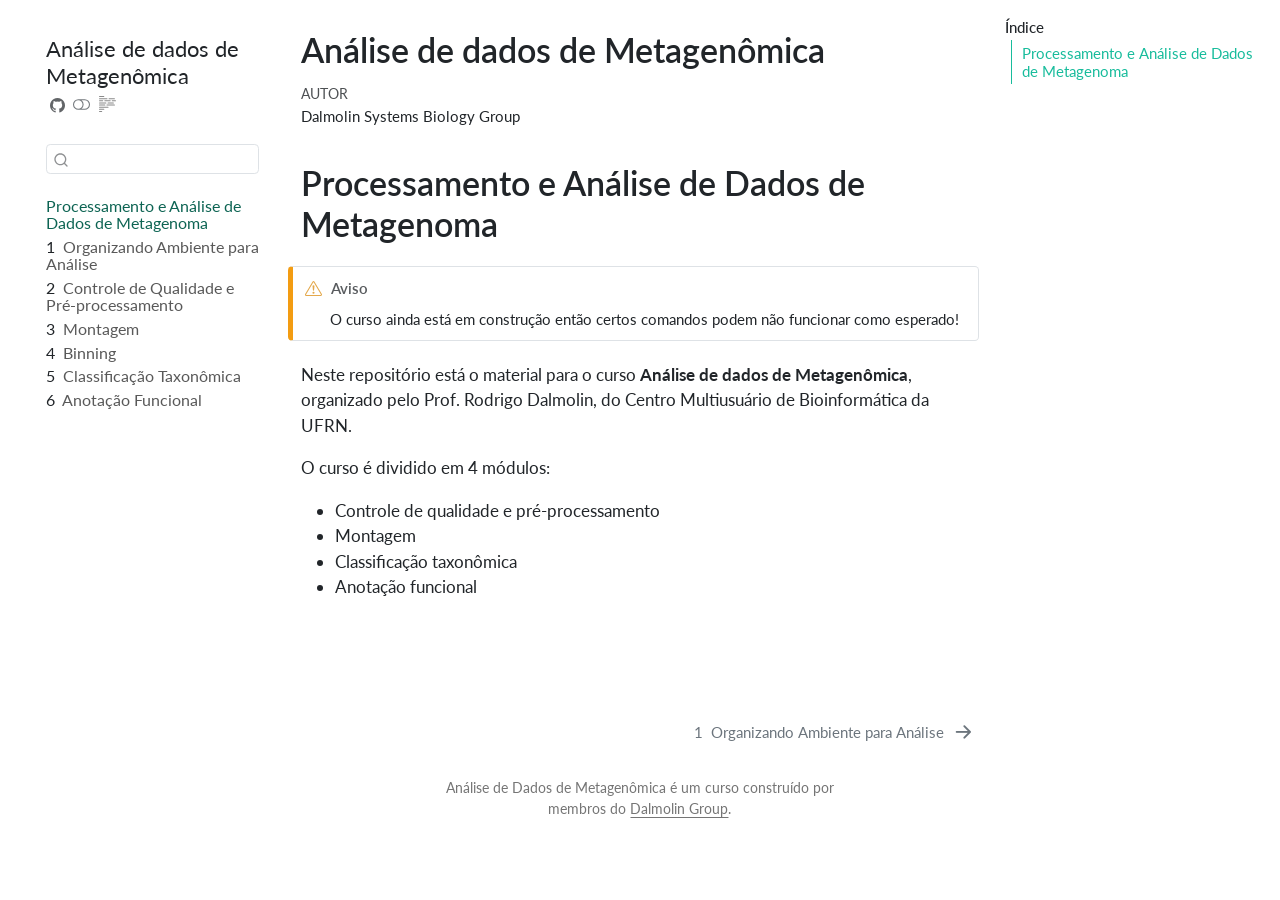
==== index.html @ e4517690 "Built site for gh-pages" ====
<!DOCTYPE html>
<html xmlns="http://www.w3.org/1999/xhtml" lang="pt-BR" xml:lang="pt-BR"><head>

<meta charset="utf-8">
<meta name="generator" content="quarto-1.9.38">

<meta name="viewport" content="width=device-width, initial-scale=1.0, user-scalable=yes">

<meta name="author" content="Dalmolin Systems Biology Group">

<title>Análise de dados de Metagenômica</title>
<style>
/* Default styles provided by pandoc.
** See https://pandoc.org/MANUAL.html#variables-for-html for config info.
*/
code{white-space: pre-wrap;}
span.smallcaps{font-variant: small-caps;}
div.columns{display: flex; gap: min(4vw, 1.5em);}
div.column{flex: auto; overflow-x: auto;}
div.hanging-indent{margin-left: 1.5em; text-indent: -1.5em;}
ul.task-list{list-style: none;}
ul.task-list li input[type="checkbox"] {
  width: 0.8em;
  margin: 0 0.8em 0.2em -1em; /* quarto-specific, see https://github.com/quarto-dev/quarto-cli/issues/4556 */ 
  vertical-align: middle;
}
</style>


<script src="site_libs/quarto-nav/quarto-nav.js"></script>
<script src="site_libs/quarto-nav/headroom.min.js"></script>
<script src="site_libs/clipboard/clipboard.min.js"></script>
<script src="site_libs/quarto-search/autocomplete.umd.js"></script>
<script src="site_libs/quarto-search/fuse.min.js"></script>
<script src="site_libs/quarto-search/quarto-search.js"></script>
<meta name="quarto:offset" content="./">
<link href="./content/01_setup.html" rel="next">
<link href="./content/images/dalmolin_icon.svg" rel="icon" type="image/svg+xml">
<script src="site_libs/quarto-html/quarto.js" type="module"></script>
<script src="site_libs/quarto-html/tabsets/tabsets.js" type="module"></script>
<script src="site_libs/quarto-html/popper.min.js"></script>
<script src="site_libs/quarto-html/tippy.umd.min.js"></script>
<script src="site_libs/quarto-html/anchor.min.js"></script>
<link href="site_libs/quarto-html/tippy.css" rel="stylesheet">
<link href="site_libs/quarto-html/quarto-syntax-highlighting-de63f62b328812d8e578a4d74e282472.css" rel="stylesheet" class="quarto-color-scheme" id="quarto-text-highlighting-styles">
<link href="site_libs/quarto-html/quarto-syntax-highlighting-dark-6b6957c917596b414ec0b78690761e87.css" rel="stylesheet" class="quarto-color-scheme quarto-color-alternate" id="quarto-text-highlighting-styles">
<link href="site_libs/quarto-html/quarto-syntax-highlighting-de63f62b328812d8e578a4d74e282472.css" rel="stylesheet" class="quarto-color-scheme-extra" id="quarto-text-highlighting-styles">
<script src="site_libs/bootstrap/bootstrap.min.js"></script>
<link href="site_libs/bootstrap/bootstrap-icons.css" rel="stylesheet">
<link href="site_libs/bootstrap/bootstrap-9949afea2ca7a343405d454fee12708d.min.css" rel="stylesheet" append-hash="true" class="quarto-color-scheme" id="quarto-bootstrap" data-mode="light">
<link href="site_libs/bootstrap/bootstrap-dark-1c67d3bd880e9da54b0fe843c9723b6d.min.css" rel="stylesheet" append-hash="true" class="quarto-color-scheme quarto-color-alternate" id="quarto-bootstrap" data-mode="dark">
<link href="site_libs/bootstrap/bootstrap-9949afea2ca7a343405d454fee12708d.min.css" rel="stylesheet" append-hash="true" class="quarto-color-scheme-extra" id="quarto-bootstrap" data-mode="light">
<script id="quarto-search-options" type="application/json">{
  "location": "sidebar",
  "copy-button": false,
  "collapse-after": 3,
  "panel-placement": "start",
  "type": "textbox",
  "limit": 50,
  "keyboard-shortcut": [
    "f",
    "/",
    "s"
  ],
  "show-item-context": false,
  "language": {
    "search-no-results-text": "Nenhum resultado",
    "search-matching-documents-text": "documentos correspondentes",
    "search-copy-link-title": "Copiar link para a busca",
    "search-hide-matches-text": "Esconder correspondências adicionais",
    "search-more-match-text": "mais correspondência neste documento",
    "search-more-matches-text": "mais correspondências neste documento",
    "search-clear-button-title": "Limpar",
    "search-text-placeholder": "",
    "search-detached-cancel-button-title": "Cancelar",
    "search-submit-button-title": "Enviar",
    "search-label": "Procurar"
  }
}</script>


</head>

<body class="nav-sidebar floating quarto-light"><script id="quarto-html-before-body" type="application/javascript">
    const toggleBodyColorMode = (bsSheetEl) => {
      const mode = bsSheetEl.getAttribute("data-mode");
      const bodyEl = window.document.querySelector("body");
      if (mode === "dark") {
        bodyEl.classList.add("quarto-dark");
        bodyEl.classList.remove("quarto-light");
      } else {
        bodyEl.classList.add("quarto-light");
        bodyEl.classList.remove("quarto-dark");
      }
    }
    const toggleBodyColorPrimary = () => {
      const bsSheetEl = window.document.querySelector("link#quarto-bootstrap:not([rel=disabled-stylesheet])");
      if (bsSheetEl) {
        toggleBodyColorMode(bsSheetEl);
      }
    }
    const setColorSchemeToggle = (alternate) => {
      const toggles = window.document.querySelectorAll('.quarto-color-scheme-toggle');
      for (let i=0; i < toggles.length; i++) {
        const toggle = toggles[i];
        if (toggle) {
          if (alternate) {
            toggle.classList.add("alternate");
          } else {
            toggle.classList.remove("alternate");
          }
        }
      }
    };
    const toggleColorMode = (alternate) => {
      // Switch the stylesheets
      const primaryStylesheets = window.document.querySelectorAll('link.quarto-color-scheme:not(.quarto-color-alternate)');
      const alternateStylesheets = window.document.querySelectorAll('link.quarto-color-scheme.quarto-color-alternate');
      manageTransitions('#quarto-margin-sidebar .nav-link', false);
      if (alternate) {
        // note: dark is layered on light, we don't disable primary!
        enableStylesheet(alternateStylesheets);
        for (const sheetNode of alternateStylesheets) {
          if (sheetNode.id === "quarto-bootstrap") {
            toggleBodyColorMode(sheetNode);
          }
        }
      } else {
        disableStylesheet(alternateStylesheets);
        enableStylesheet(primaryStylesheets)
        toggleBodyColorPrimary();
      }
      manageTransitions('#quarto-margin-sidebar .nav-link', true);
      // Switch the toggles
      setColorSchemeToggle(alternate)
      // Hack to workaround the fact that safari doesn't
      // properly recolor the scrollbar when toggling (#1455)
      if (navigator.userAgent.indexOf('Safari') > 0 && navigator.userAgent.indexOf('Chrome') == -1) {
        manageTransitions("body", false);
        window.scrollTo(0, 1);
        setTimeout(() => {
          window.scrollTo(0, 0);
          manageTransitions("body", true);
        }, 40);
      }
    }
    const disableStylesheet = (stylesheets) => {
      for (let i=0; i < stylesheets.length; i++) {
        const stylesheet = stylesheets[i];
        stylesheet.rel = 'disabled-stylesheet';
      }
    }
    const enableStylesheet = (stylesheets) => {
      for (let i=0; i < stylesheets.length; i++) {
        const stylesheet = stylesheets[i];
        if(stylesheet.rel !== 'stylesheet') { // for Chrome, which will still FOUC without this check
          stylesheet.rel = 'stylesheet';
        }
      }
    }
    const manageTransitions = (selector, allowTransitions) => {
      const els = window.document.querySelectorAll(selector);
      for (let i=0; i < els.length; i++) {
        const el = els[i];
        if (allowTransitions) {
          el.classList.remove('notransition');
        } else {
          el.classList.add('notransition');
        }
      }
    }
    const isFileUrl = () => {
      return window.location.protocol === 'file:';
    }
    const hasAlternateSentinel = () => {
      let styleSentinel = getColorSchemeSentinel();
      if (styleSentinel !== null) {
        return styleSentinel === "alternate";
      } else {
        return false;
      }
    }
    const setStyleSentinel = (alternate) => {
      const value = alternate ? "alternate" : "default";
      if (!isFileUrl()) {
        window.localStorage.setItem("quarto-color-scheme", value);
      } else {
        localAlternateSentinel = value;
      }
    }
    const getColorSchemeSentinel = () => {
      if (!isFileUrl()) {
        const storageValue = window.localStorage.getItem("quarto-color-scheme");
        return storageValue != null ? storageValue : localAlternateSentinel;
      } else {
        return localAlternateSentinel;
      }
    }
    const toggleGiscusIfUsed = (isAlternate, darkModeDefault) => {
      const baseTheme = document.querySelector('#giscus-base-theme')?.value ?? 'light';
      const alternateTheme = document.querySelector('#giscus-alt-theme')?.value ?? 'dark';
      let newTheme = '';
      if(authorPrefersDark) {
        newTheme = isAlternate ? baseTheme : alternateTheme;
      } else {
        newTheme = isAlternate ? alternateTheme : baseTheme;
      }
      const changeGiscusTheme = () => {
        // From: https://github.com/giscus/giscus/issues/336
        const sendMessage = (message) => {
          const iframe = document.querySelector('iframe.giscus-frame');
          if (!iframe) return;
          iframe.contentWindow.postMessage({ giscus: message }, 'https://giscus.app');
        }
        sendMessage({
          setConfig: {
            theme: newTheme
          }
        });
      }
      const isGiscussLoaded = window.document.querySelector('iframe.giscus-frame') !== null;
      if (isGiscussLoaded) {
        changeGiscusTheme();
      }
    };
    const authorPrefersDark = false;
    const darkModeDefault = authorPrefersDark;
      document.querySelector('link#quarto-text-highlighting-styles.quarto-color-scheme-extra').rel = 'disabled-stylesheet';
      document.querySelector('link#quarto-bootstrap.quarto-color-scheme-extra').rel = 'disabled-stylesheet';
    let localAlternateSentinel = darkModeDefault ? 'alternate' : 'default';
    // Dark / light mode switch
    window.quartoToggleColorScheme = () => {
      // Read the current dark / light value
      let toAlternate = !hasAlternateSentinel();
      toggleColorMode(toAlternate);
      setStyleSentinel(toAlternate);
      toggleGiscusIfUsed(toAlternate, darkModeDefault);
      window.dispatchEvent(new Event('resize'));
    };
    // Switch to dark mode if need be
    if (hasAlternateSentinel()) {
      toggleColorMode(true);
    } else {
      toggleColorMode(false);
    }
  </script>

<div id="quarto-search-results"></div>
  <header id="quarto-header" class="headroom fixed-top">
  <nav class="quarto-secondary-nav">
    <div class="container-fluid d-flex">
      <button type="button" class="quarto-btn-toggle btn" data-bs-toggle="collapse" role="button" data-bs-target=".quarto-sidebar-collapse-item" aria-controls="quarto-sidebar" aria-expanded="false" aria-label="Alternar barra lateral" onclick="if (window.quartoToggleHeadroom) { window.quartoToggleHeadroom(); }">
        <i class="bi bi-layout-text-sidebar-reverse"></i>
      </button>
        <nav class="quarto-page-breadcrumbs" aria-label="breadcrumb"><ol class="breadcrumb"><li class="breadcrumb-item"><a href="./index.html">Processamento e Análise de Dados de Metagenoma</a></li></ol></nav>
        <a class="flex-grow-1" role="navigation" data-bs-toggle="collapse" data-bs-target=".quarto-sidebar-collapse-item" aria-controls="quarto-sidebar" aria-expanded="false" aria-label="Alternar barra lateral" onclick="if (window.quartoToggleHeadroom) { window.quartoToggleHeadroom(); }">      
        </a>
      <button type="button" class="btn quarto-search-button" aria-label="Procurar" onclick="window.quartoOpenSearch();">
        <i class="bi bi-search"></i>
      </button>
    </div>
  </nav>
</header>
<!-- content -->
<div id="quarto-content" class="quarto-container page-columns page-rows-contents page-layout-article">
<!-- sidebar -->
  <nav id="quarto-sidebar" class="sidebar collapse collapse-horizontal quarto-sidebar-collapse-item sidebar-navigation floating overflow-auto">
    <div class="pt-lg-2 mt-2 text-left sidebar-header">
    <div class="sidebar-title mb-0 py-0">
      <a href="./">Análise de dados de Metagenômica</a> 
        <div class="sidebar-tools-main tools-wide">
    <a href="https://github.com/CaioGTF/metagenome-course" title="Código fonte" class="quarto-navigation-tool px-1" aria-label="Código fonte"><i class="bi bi-github"></i></a>
  <a href="" class="quarto-color-scheme-toggle quarto-navigation-tool  px-1" onclick="window.quartoToggleColorScheme(); return false;" title="Alternar modo escuro"><i class="bi"></i></a>
  <a href="" class="quarto-reader-toggle quarto-navigation-tool px-1" onclick="window.quartoToggleReader(); return false;" title="Alternar modo de leitor">
  <div class="quarto-reader-toggle-btn">
  <i class="bi"></i>
  </div>
</a>
</div>
    </div>
      </div>
        <div class="mt-2 flex-shrink-0 align-items-center">
        <div class="sidebar-search">
        <div id="quarto-search" class="" title="Procurar"></div>
        </div>
        </div>
    <div class="sidebar-menu-container"> 
    <ul class="list-unstyled mt-1">
        <li class="sidebar-item">
  <div class="sidebar-item-container"> 
  <a href="./index.html" class="sidebar-item-text sidebar-link active">
 <span class="menu-text">Processamento e Análise de Dados de Metagenoma</span></a>
  </div>
</li>
        <li class="sidebar-item">
  <div class="sidebar-item-container"> 
  <a href="./content/01_setup.html" class="sidebar-item-text sidebar-link">
 <span class="menu-text"><span class="chapter-number">1</span>&nbsp; <span class="chapter-title">Organizando Ambiente para Análise</span></span></a>
  </div>
</li>
        <li class="sidebar-item">
  <div class="sidebar-item-container"> 
  <a href="./content/02_qc.html" class="sidebar-item-text sidebar-link">
 <span class="menu-text"><span class="chapter-number">2</span>&nbsp; <span class="chapter-title">Controle de Qualidade e Pré-processamento</span></span></a>
  </div>
</li>
        <li class="sidebar-item">
  <div class="sidebar-item-container"> 
  <a href="./content/03_montagem.html" class="sidebar-item-text sidebar-link">
 <span class="menu-text"><span class="chapter-number">3</span>&nbsp; <span class="chapter-title">Montagem</span></span></a>
  </div>
</li>
        <li class="sidebar-item">
  <div class="sidebar-item-container"> 
  <a href="./content/04_binning.html" class="sidebar-item-text sidebar-link">
 <span class="menu-text"><span class="chapter-number">4</span>&nbsp; <span class="chapter-title">Binning</span></span></a>
  </div>
</li>
        <li class="sidebar-item">
  <div class="sidebar-item-container"> 
  <a href="./content/05_taxonomia.html" class="sidebar-item-text sidebar-link">
 <span class="menu-text"><span class="chapter-number">5</span>&nbsp; <span class="chapter-title">Classificação Taxonômica</span></span></a>
  </div>
</li>
        <li class="sidebar-item">
  <div class="sidebar-item-container"> 
  <a href="./content/06_anotacao.html" class="sidebar-item-text sidebar-link">
 <span class="menu-text"><span class="chapter-number">6</span>&nbsp; <span class="chapter-title">Anotação Funcional</span></span></a>
  </div>
</li>
    </ul>
    </div>
</nav>
<div id="quarto-sidebar-glass" class="quarto-sidebar-collapse-item" data-bs-toggle="collapse" data-bs-target=".quarto-sidebar-collapse-item"></div>
<!-- margin-sidebar -->
    <div id="quarto-margin-sidebar" class="sidebar margin-sidebar">
        <nav id="TOC" role="doc-toc" class="toc-active">
    <h2 id="toc-title">Índice</h2>
   
  <ul>
  <li><a href="#processamento-e-análise-de-dados-de-metagenoma" id="toc-processamento-e-análise-de-dados-de-metagenoma" class="nav-link active" data-scroll-target="#processamento-e-análise-de-dados-de-metagenoma">Processamento e Análise de Dados de Metagenoma</a></li>
  </ul>
</nav>
    </div>
<!-- main -->
<main class="content" id="quarto-document-content">


<header id="title-block-header" class="quarto-title-block default">
<div class="quarto-title">
<h1 class="title">Análise de dados de Metagenômica</h1>
</div>



<div class="quarto-title-meta">

    <div>
    <div class="quarto-title-meta-heading">Autor</div>
    <div class="quarto-title-meta-contents">
             <p>Dalmolin Systems Biology Group </p>
          </div>
  </div>
    
  
    
  </div>
  


</header>


<section id="processamento-e-análise-de-dados-de-metagenoma" class="level1 unnumbered">
<h1 class="unnumbered">Processamento e Análise de Dados de Metagenoma</h1>
<div class="callout callout-style-simple callout-warning callout-titled">
<div class="callout-header d-flex align-content-center">
<div class="callout-icon-container">
<i class="callout-icon"></i>
</div>
<div class="callout-title-container flex-fill">
<span class="screen-reader-only">Aviso</span>Aviso
</div>
</div>
<div class="callout-body-container callout-body">
<p>O curso ainda está em construção então certos comandos podem não funcionar como esperado!</p>
</div>
</div>
<p>Neste repositório está o material para o curso <strong>Análise de dados de Metagenômica</strong>, organizado pelo Prof.&nbsp;Rodrigo Dalmolin, do Centro Multiusuário de Bioinformática da UFRN.</p>
<p>O curso é dividido em 4 módulos:</p>
<ul>
<li>Controle de qualidade e pré-processamento</li>
<li>Montagem</li>
<li>Classificação taxonômica</li>
<li>Anotação funcional</li>
</ul>


</section>

</main> <!-- /main -->
<script id="quarto-html-after-body" type="application/javascript">
  window.document.addEventListener("DOMContentLoaded", function (event) {
    // Ensure there is a toggle, if there isn't float one in the top right
    if (window.document.querySelector('.quarto-color-scheme-toggle') === null) {
      const a = window.document.createElement('a');
      a.classList.add('top-right');
      a.classList.add('quarto-color-scheme-toggle');
      a.href = "";
      a.onclick = function() { try { window.quartoToggleColorScheme(); } catch {} return false; };
      const i = window.document.createElement("i");
      i.classList.add('bi');
      a.appendChild(i);
      window.document.body.appendChild(a);
    }
    setColorSchemeToggle(hasAlternateSentinel())
    const icon = "";
    const anchorJS = new window.AnchorJS();
    anchorJS.options = {
      placement: 'right',
      icon: icon
    };
    anchorJS.add('.anchored');
    const isCodeAnnotation = (el) => {
      for (const clz of el.classList) {
        if (clz.startsWith('code-annotation-')) {                     
          return true;
        }
      }
      return false;
    }
    const onCopySuccess = function(e) {
      // button target
      const button = e.trigger;
      // don't keep focus
      button.blur();
      // flash "checked"
      button.classList.add('code-copy-button-checked');
      var currentTitle = button.getAttribute("title");
      button.setAttribute("title", "Copiada");
      let tooltip;
      if (window.bootstrap) {
        button.setAttribute("data-bs-toggle", "tooltip");
        button.setAttribute("data-bs-placement", "left");
        button.setAttribute("data-bs-title", "Copiada");
        tooltip = new bootstrap.Tooltip(button, 
          { trigger: "manual", 
            customClass: "code-copy-button-tooltip",
            offset: [0, -8]});
        tooltip.show();    
      }
      setTimeout(function() {
        if (tooltip) {
          tooltip.hide();
          button.removeAttribute("data-bs-title");
          button.removeAttribute("data-bs-toggle");
          button.removeAttribute("data-bs-placement");
        }
        button.setAttribute("title", currentTitle);
        button.classList.remove('code-copy-button-checked');
      }, 1000);
      // clear code selection
      e.clearSelection();
    }
    const getTextToCopy = function(trigger) {
      const outerScaffold = trigger.parentElement.cloneNode(true);
      const codeEl = outerScaffold.querySelector('code');
      for (const childEl of codeEl.children) {
        if (isCodeAnnotation(childEl)) {
          childEl.remove();
        }
      }
      return codeEl.innerText;
    }
    const clipboard = new window.ClipboardJS('.code-copy-button:not([data-in-quarto-modal])', {
      text: getTextToCopy
    });
    clipboard.on('success', onCopySuccess);
    if (window.document.getElementById('quarto-embedded-source-code-modal')) {
      const clipboardModal = new window.ClipboardJS('.code-copy-button[data-in-quarto-modal]', {
        text: getTextToCopy,
        container: window.document.getElementById('quarto-embedded-source-code-modal')
      });
      clipboardModal.on('success', onCopySuccess);
    }
      var localhostRegex = new RegExp(/^(?:http|https):\/\/localhost\:?[0-9]*\//);
      var mailtoRegex = new RegExp(/^mailto:/);
        var filterRegex = new RegExp("https:\/\/CaioGTF\.github\.io\/metagenome-course\/");
      var isInternal = (href) => {
          return filterRegex.test(href) || localhostRegex.test(href) || mailtoRegex.test(href);
      }
      // Inspect non-navigation links and adorn them if external
     var links = window.document.querySelectorAll('a[href]:not(.nav-link):not(.navbar-brand):not(.toc-action):not(.sidebar-link):not(.sidebar-item-toggle):not(.pagination-link):not(.no-external):not([aria-hidden]):not(.dropdown-item):not(.quarto-navigation-tool):not(.about-link)');
      for (var i=0; i<links.length; i++) {
        const link = links[i];
        if (!isInternal(link.href)) {
          // undo the damage that might have been done by quarto-nav.js in the case of
          // links that we want to consider external
          if (link.dataset.originalHref !== undefined) {
            link.href = link.dataset.originalHref;
          }
        }
      }
    function tippyHover(el, contentFn, onTriggerFn, onUntriggerFn) {
      const config = {
        allowHTML: true,
        maxWidth: 500,
        delay: 100,
        arrow: false,
        appendTo: function(el) {
            return el.parentElement;
        },
        interactive: true,
        interactiveBorder: 10,
        theme: 'quarto',
        placement: 'bottom-start',
      };
      if (contentFn) {
        config.content = contentFn;
      }
      if (onTriggerFn) {
        config.onTrigger = onTriggerFn;
      }
      if (onUntriggerFn) {
        config.onUntrigger = onUntriggerFn;
      }
      window.tippy(el, config); 
    }
    const noterefs = window.document.querySelectorAll('a[role="doc-noteref"]');
    for (var i=0; i<noterefs.length; i++) {
      const ref = noterefs[i];
      tippyHover(ref, function() {
        // use id or data attribute instead here
        let href = ref.getAttribute('data-footnote-href') || ref.getAttribute('href');
        try { href = new URL(href).hash; } catch {}
        const id = href.replace(/^#\/?/, "");
        const note = window.document.getElementById(id);
        if (note) {
          return note.innerHTML;
        } else {
          return "";
        }
      });
    }
    const xrefs = window.document.querySelectorAll('a.quarto-xref');
    const processXRef = (id, note) => {
      // Strip column container classes
      const stripColumnClz = (el) => {
        el.classList.remove("page-full", "page-columns");
        if (el.children) {
          for (const child of el.children) {
            stripColumnClz(child);
          }
        }
      }
      stripColumnClz(note)
      if (id === null || id.startsWith('sec-')) {
        // Special case sections, only their first couple elements
        const container = document.createElement("div");
        if (note.children && note.children.length > 2) {
          container.appendChild(note.children[0].cloneNode(true));
          for (let i = 1; i < note.children.length; i++) {
            const child = note.children[i];
            if (child.tagName === "P" && child.innerText === "") {
              continue;
            } else {
              container.appendChild(child.cloneNode(true));
              break;
            }
          }
          if (window.Quarto?.typesetMath) {
            window.Quarto.typesetMath(container);
          }
          return container.innerHTML
        } else {
          if (window.Quarto?.typesetMath) {
            window.Quarto.typesetMath(note);
          }
          return note.innerHTML;
        }
      } else {
        // Remove any anchor links if they are present
        const anchorLink = note.querySelector('a.anchorjs-link');
        if (anchorLink) {
          anchorLink.remove();
        }
        if (window.Quarto?.typesetMath) {
          window.Quarto.typesetMath(note);
        }
        if (note.classList.contains("callout")) {
          return note.outerHTML;
        } else {
          return note.innerHTML;
        }
      }
    }
    for (var i=0; i<xrefs.length; i++) {
      const xref = xrefs[i];
      tippyHover(xref, undefined, function(instance) {
        instance.disable();
        let url = xref.getAttribute('href');
        let hash = undefined; 
        if (url.startsWith('#')) {
          hash = url;
        } else {
          try { hash = new URL(url).hash; } catch {}
        }
        if (hash) {
          const id = hash.replace(/^#\/?/, "");
          const note = window.document.getElementById(id);
          if (note !== null) {
            try {
              const html = processXRef(id, note.cloneNode(true));
              instance.setContent(html);
            } finally {
              instance.enable();
              instance.show();
            }
          } else {
            // See if we can fetch this
            fetch(url.split('#')[0])
            .then(res => res.text())
            .then(html => {
              const parser = new DOMParser();
              const htmlDoc = parser.parseFromString(html, "text/html");
              const note = htmlDoc.getElementById(id);
              if (note !== null) {
                const html = processXRef(id, note);
                instance.setContent(html);
              } 
            }).finally(() => {
              instance.enable();
              instance.show();
            });
          }
        } else {
          // See if we can fetch a full url (with no hash to target)
          // This is a special case and we should probably do some content thinning / targeting
          fetch(url)
          .then(res => res.text())
          .then(html => {
            const parser = new DOMParser();
            const htmlDoc = parser.parseFromString(html, "text/html");
            const note = htmlDoc.querySelector('main.content');
            if (note !== null) {
              // This should only happen for chapter cross references
              // (since there is no id in the URL)
              // remove the first header
              if (note.children.length > 0 && note.children[0].tagName === "HEADER") {
                note.children[0].remove();
              }
              const html = processXRef(null, note);
              instance.setContent(html);
            } 
          }).finally(() => {
            instance.enable();
            instance.show();
          });
        }
      }, function(instance) {
      });
    }
        let selectedAnnoteEl;
        const selectorForAnnotation = ( cell, annotation) => {
          let cellAttr = 'data-code-cell="' + cell + '"';
          let lineAttr = 'data-code-annotation="' +  annotation + '"';
          const selector = 'span[' + cellAttr + '][' + lineAttr + ']';
          return selector;
        }
        const selectCodeLines = (annoteEl) => {
          const doc = window.document;
          const targetCell = annoteEl.getAttribute("data-target-cell");
          const targetAnnotation = annoteEl.getAttribute("data-target-annotation");
          const annoteSpan = window.document.querySelector(selectorForAnnotation(targetCell, targetAnnotation));
          const lines = annoteSpan.getAttribute("data-code-lines").split(",");
          const lineIds = lines.map((line) => {
            return targetCell + "-" + line;
          })
          let top = null;
          let height = null;
          let parent = null;
          if (lineIds.length > 0) {
              //compute the position of the single el (top and bottom and make a div)
              const el = window.document.getElementById(lineIds[0]);
              top = el.offsetTop;
              height = el.offsetHeight;
              parent = el.parentElement.parentElement;
            if (lineIds.length > 1) {
              const lastEl = window.document.getElementById(lineIds[lineIds.length - 1]);
              const bottom = lastEl.offsetTop + lastEl.offsetHeight;
              height = bottom - top;
            }
            if (top !== null && height !== null && parent !== null) {
              // cook up a div (if necessary) and position it 
              let div = window.document.getElementById("code-annotation-line-highlight");
              if (div === null) {
                div = window.document.createElement("div");
                div.setAttribute("id", "code-annotation-line-highlight");
                div.style.position = 'absolute';
                parent.appendChild(div);
              }
              div.style.top = top - 2 + "px";
              div.style.height = height + 4 + "px";
              div.style.left = 0;
              let gutterDiv = window.document.getElementById("code-annotation-line-highlight-gutter");
              if (gutterDiv === null) {
                gutterDiv = window.document.createElement("div");
                gutterDiv.setAttribute("id", "code-annotation-line-highlight-gutter");
                gutterDiv.style.position = 'absolute';
                const codeCell = window.document.getElementById(targetCell);
                const gutter = codeCell.querySelector('.code-annotation-gutter');
                gutter.appendChild(gutterDiv);
              }
              gutterDiv.style.top = top - 2 + "px";
              gutterDiv.style.height = height + 4 + "px";
            }
            selectedAnnoteEl = annoteEl;
          }
        };
        const unselectCodeLines = () => {
          const elementsIds = ["code-annotation-line-highlight", "code-annotation-line-highlight-gutter"];
          elementsIds.forEach((elId) => {
            const div = window.document.getElementById(elId);
            if (div) {
              div.remove();
            }
          });
          selectedAnnoteEl = undefined;
        };
          // Handle positioning of the toggle
      window.addEventListener(
        "resize",
        throttle(() => {
          elRect = undefined;
          if (selectedAnnoteEl) {
            selectCodeLines(selectedAnnoteEl);
          }
        }, 10)
      );
      function throttle(fn, ms) {
      let throttle = false;
      let timer;
        return (...args) => {
          if(!throttle) { // first call gets through
              fn.apply(this, args);
              throttle = true;
          } else { // all the others get throttled
              if(timer) clearTimeout(timer); // cancel #2
              timer = setTimeout(() => {
                fn.apply(this, args);
                timer = throttle = false;
              }, ms);
          }
        };
      }
        // Attach click handler to the DT
        const annoteDls = window.document.querySelectorAll('dt[data-target-cell]');
        for (const annoteDlNode of annoteDls) {
          annoteDlNode.addEventListener('click', (event) => {
            const clickedEl = event.target;
            if (clickedEl !== selectedAnnoteEl) {
              unselectCodeLines();
              const activeEl = window.document.querySelector('dt[data-target-cell].code-annotation-active');
              if (activeEl) {
                activeEl.classList.remove('code-annotation-active');
              }
              selectCodeLines(clickedEl);
              clickedEl.classList.add('code-annotation-active');
            } else {
              // Unselect the line
              unselectCodeLines();
              clickedEl.classList.remove('code-annotation-active');
            }
          });
        }
    const findCites = (el) => {
      const parentEl = el.parentElement;
      if (parentEl) {
        const cites = parentEl.dataset.cites;
        if (cites) {
          return {
            el,
            cites: cites.split(' ')
          };
        } else {
          return findCites(el.parentElement)
        }
      } else {
        return undefined;
      }
    };
    var bibliorefs = window.document.querySelectorAll('a[role="doc-biblioref"]');
    for (var i=0; i<bibliorefs.length; i++) {
      const ref = bibliorefs[i];
      const citeInfo = findCites(ref);
      if (citeInfo) {
        tippyHover(citeInfo.el, function() {
          var popup = window.document.createElement('div');
          citeInfo.cites.forEach(function(cite) {
            var citeDiv = window.document.createElement('div');
            citeDiv.classList.add('hanging-indent');
            citeDiv.classList.add('csl-entry');
            var biblioDiv = window.document.getElementById('ref-' + cite);
            if (biblioDiv) {
              citeDiv.innerHTML = biblioDiv.innerHTML;
            }
            popup.appendChild(citeDiv);
          });
          return popup.innerHTML;
        });
      }
    }
  });
  </script>
<nav class="page-navigation">
  <div class="nav-page nav-page-previous">
  </div>
  <div class="nav-page nav-page-next">
      <a href="./content/01_setup.html" class="pagination-link" aria-label="Organizando Ambiente para Análise">
        <span class="nav-page-text"><span class="chapter-number">1</span>&nbsp; <span class="chapter-title">Organizando Ambiente para Análise</span></span> <i class="bi bi-arrow-right-short"></i>
      </a>
  </div>
</nav>
</div> <!-- /content -->
<footer class="footer">
  <div class="nav-footer">
    <div class="nav-footer-left">
      &nbsp;
    </div>   
    <div class="nav-footer-center">
<p>Análise de Dados de Metagenômica é um curso construído por membros do <a href="https://dalmolingroup.imd.ufrn.br/">Dalmolin Group</a>.</p>
</div>
    <div class="nav-footer-right">
      &nbsp;
    </div>
  </div>
</footer>




</body></html>
---- site_libs/quarto-html/quarto-syntax-highlighting-de63f62b328812d8e578a4d74e282472.css ----
/* quarto syntax highlight colors */
:root {
  --quarto-hl-al-color: #ff5555;
  --quarto-hl-an-color: #6a737d;
  --quarto-hl-at-color: #d73a49;
  --quarto-hl-bn-color: #005cc5;
  --quarto-hl-bu-color: #d73a49;
  --quarto-hl-ch-color: #032f62;
  --quarto-hl-co-color: #6a737d;
  --quarto-hl-cv-color: #6a737d;
  --quarto-hl-cn-color: #005cc5;
  --quarto-hl-cf-color: #d73a49;
  --quarto-hl-dt-color: #d73a49;
  --quarto-hl-dv-color: #005cc5;
  --quarto-hl-do-color: #6a737d;
  --quarto-hl-er-color: #ff5555;
  --quarto-hl-ex-color: #d73a49;
  --quarto-hl-fl-color: #005cc5;
  --quarto-hl-fu-color: #6f42c1;
  --quarto-hl-im-color: #032f62;
  --quarto-hl-in-color: #6a737d;
  --quarto-hl-kw-color: #d73a49;
  --quarto-hl-op-color: #24292e;
  --quarto-hl-pp-color: #d73a49;
  --quarto-hl-re-color: #6a737d;
  --quarto-hl-sc-color: #005cc5;
  --quarto-hl-ss-color: #032f62;
  --quarto-hl-st-color: #032f62;
  --quarto-hl-va-color: #e36209;
  --quarto-hl-vs-color: #032f62;
  --quarto-hl-wa-color: #ff5555;
}

/* other quarto variables */
:root {
  --quarto-font-monospace: SFMono-Regular, Menlo, Monaco, Consolas, "Liberation Mono", "Courier New", monospace;
}

/* syntax highlight based on Pandoc's rules */
pre > code.sourceCode > span {
  color: #24292e;
}

code.sourceCode > span {
  color: #24292e;
}

div.sourceCode,
div.sourceCode pre.sourceCode {
  color: #24292e;
}

/* Normal */
code span {
  color: #24292e;
}

/* Alert */
code span.al {
  font-weight: bold;
  color: #ff5555;
}

/* Annotation */
code span.an {
  color: #6a737d;
}

/* Attribute */
code span.at {
  color: #d73a49;
}

/* BaseN */
code span.bn {
  color: #005cc5;
}

/* BuiltIn */
code span.bu {
  color: #d73a49;
}

/* ControlFlow */
code span.cf {
  color: #d73a49;
}

/* Char */
code span.ch {
  color: #032f62;
}

/* Constant */
code span.cn {
  color: #005cc5;
}

/* Comment */
code span.co {
  color: #6a737d;
}

/* CommentVar */
code span.cv {
  color: #6a737d;
}

/* Documentation */
code span.do {
  color: #6a737d;
}

/* DataType */
code span.dt {
  color: #d73a49;
}

/* DecVal */
code span.dv {
  color: #005cc5;
}

/* Error */
code span.er {
  color: #ff5555;
  text-decoration: underline;
}

/* Extension */
code span.ex {
  font-weight: bold;
  color: #d73a49;
}

/* Float */
code span.fl {
  color: #005cc5;
}

/* Function */
code span.fu {
  color: #6f42c1;
}

/* Import */
code span.im {
  color: #032f62;
}

/* Information */
code span.in {
  color: #6a737d;
}

/* Keyword */
code span.kw {
  color: #d73a49;
}

/* Operator */
code span.op {
  color: #24292e;
}

/* Preprocessor */
code span.pp {
  color: #d73a49;
}

/* RegionMarker */
code span.re {
  color: #6a737d;
}

/* SpecialChar */
code span.sc {
  color: #005cc5;
}

/* SpecialString */
code span.ss {
  color: #032f62;
}

/* String */
code span.st {
  color: #032f62;
}

/* Variable */
code span.va {
  color: #e36209;
}

/* VerbatimString */
code span.vs {
  color: #032f62;
}

/* Warning */
code span.wa {
  color: #ff5555;
}

.prevent-inlining {
  content: "</";
}

/*# sourceMappingURL=e073dde7d9be180d5cbafa952671d6f8.css.map */
---- site_libs/quarto-html/quarto-syntax-highlighting-dark-6b6957c917596b414ec0b78690761e87.css ----
/* quarto syntax highlight colors */
:root {
  --quarto-hl-al-color: #ff5555;
  --quarto-hl-an-color: #6a737d;
  --quarto-hl-at-color: #f97583;
  --quarto-hl-bn-color: #79b8ff;
  --quarto-hl-bu-color: #f97583;
  --quarto-hl-ch-color: #9ecbff;
  --quarto-hl-co-color: #6a737d;
  --quarto-hl-cv-color: #6a737d;
  --quarto-hl-cn-color: #79b8ff;
  --quarto-hl-cf-color: #f97583;
  --quarto-hl-dt-color: #f97583;
  --quarto-hl-dv-color: #79b8ff;
  --quarto-hl-do-color: #6a737d;
  --quarto-hl-er-color: #ff5555;
  --quarto-hl-ex-color: #f97583;
  --quarto-hl-fl-color: #79b8ff;
  --quarto-hl-fu-color: #b392f0;
  --quarto-hl-im-color: #9ecbff;
  --quarto-hl-in-color: #6a737d;
  --quarto-hl-kw-color: #f97583;
  --quarto-hl-op-color: #e1e4e8;
  --quarto-hl-pp-color: #f97583;
  --quarto-hl-re-color: #6a737d;
  --quarto-hl-sc-color: #79b8ff;
  --quarto-hl-ss-color: #9ecbff;
  --quarto-hl-st-color: #9ecbff;
  --quarto-hl-va-color: #ffab70;
  --quarto-hl-vs-color: #9ecbff;
  --quarto-hl-wa-color: #ff5555;
}

/* other quarto variables */
:root {
  --quarto-font-monospace: SFMono-Regular, Menlo, Monaco, Consolas, "Liberation Mono", "Courier New", monospace;
}

/* syntax highlight based on Pandoc's rules */
pre > code.sourceCode > span {
  color: #e1e4e8;
}

code.sourceCode > span {
  color: #e1e4e8;
}

div.sourceCode,
div.sourceCode pre.sourceCode {
  color: #e1e4e8;
}

/* Normal */
code span {
  color: #e1e4e8;
}

/* Alert */
code span.al {
  font-weight: bold;
  color: #ff5555;
}

/* Annotation */
code span.an {
  color: #6a737d;
}

/* Attribute */
code span.at {
  color: #f97583;
}

/* BaseN */
code span.bn {
  color: #79b8ff;
}

/* BuiltIn */
code span.bu {
  color: #f97583;
}

/* ControlFlow */
code span.cf {
  color: #f97583;
}

/* Char */
code span.ch {
  color: #9ecbff;
}

/* Constant */
code span.cn {
  color: #79b8ff;
}

/* Comment */
code span.co {
  color: #6a737d;
}

/* CommentVar */
code span.cv {
  color: #6a737d;
}

/* Documentation */
code span.do {
  color: #6a737d;
}

/* DataType */
code span.dt {
  color: #f97583;
}

/* DecVal */
code span.dv {
  color: #79b8ff;
}

/* Error */
code span.er {
  color: #ff5555;
  text-decoration: underline;
}

/* Extension */
code span.ex {
  font-weight: bold;
  color: #f97583;
}

/* Float */
code span.fl {
  color: #79b8ff;
}

/* Function */
code span.fu {
  color: #b392f0;
}

/* Import */
code span.im {
  color: #9ecbff;
}

/* Information */
code span.in {
  color: #6a737d;
}

/* Keyword */
code span.kw {
  color: #f97583;
}

/* Operator */
code span.op {
  color: #e1e4e8;
}

/* Preprocessor */
code span.pp {
  color: #f97583;
}

/* RegionMarker */
code span.re {
  color: #6a737d;
}

/* SpecialChar */
code span.sc {
  color: #79b8ff;
}

/* SpecialString */
code span.ss {
  color: #9ecbff;
}

/* String */
code span.st {
  color: #9ecbff;
}

/* Variable */
code span.va {
  color: #ffab70;
}

/* VerbatimString */
code span.vs {
  color: #9ecbff;
}

/* Warning */
code span.wa {
  color: #ff5555;
}

.prevent-inlining {
  content: "</";
}

/*# sourceMappingURL=63994cfe4e031b08dc03516c8cd81578.css.map */
---- site_libs/quarto-html/quarto-syntax-highlighting-de63f62b328812d8e578a4d74e282472.css ----
/* quarto syntax highlight colors */
:root {
  --quarto-hl-al-color: #ff5555;
  --quarto-hl-an-color: #6a737d;
  --quarto-hl-at-color: #d73a49;
  --quarto-hl-bn-color: #005cc5;
  --quarto-hl-bu-color: #d73a49;
  --quarto-hl-ch-color: #032f62;
  --quarto-hl-co-color: #6a737d;
  --quarto-hl-cv-color: #6a737d;
  --quarto-hl-cn-color: #005cc5;
  --quarto-hl-cf-color: #d73a49;
  --quarto-hl-dt-color: #d73a49;
  --quarto-hl-dv-color: #005cc5;
  --quarto-hl-do-color: #6a737d;
  --quarto-hl-er-color: #ff5555;
  --quarto-hl-ex-color: #d73a49;
  --quarto-hl-fl-color: #005cc5;
  --quarto-hl-fu-color: #6f42c1;
  --quarto-hl-im-color: #032f62;
  --quarto-hl-in-color: #6a737d;
  --quarto-hl-kw-color: #d73a49;
  --quarto-hl-op-color: #24292e;
  --quarto-hl-pp-color: #d73a49;
  --quarto-hl-re-color: #6a737d;
  --quarto-hl-sc-color: #005cc5;
  --quarto-hl-ss-color: #032f62;
  --quarto-hl-st-color: #032f62;
  --quarto-hl-va-color: #e36209;
  --quarto-hl-vs-color: #032f62;
  --quarto-hl-wa-color: #ff5555;
}

/* other quarto variables */
:root {
  --quarto-font-monospace: SFMono-Regular, Menlo, Monaco, Consolas, "Liberation Mono", "Courier New", monospace;
}

/* syntax highlight based on Pandoc's rules */
pre > code.sourceCode > span {
  color: #24292e;
}

code.sourceCode > span {
  color: #24292e;
}

div.sourceCode,
div.sourceCode pre.sourceCode {
  color: #24292e;
}

/* Normal */
code span {
  color: #24292e;
}

/* Alert */
code span.al {
  font-weight: bold;
  color: #ff5555;
}

/* Annotation */
code span.an {
  color: #6a737d;
}

/* Attribute */
code span.at {
  color: #d73a49;
}

/* BaseN */
code span.bn {
  color: #005cc5;
}

/* BuiltIn */
code span.bu {
  color: #d73a49;
}

/* ControlFlow */
code span.cf {
  color: #d73a49;
}

/* Char */
code span.ch {
  color: #032f62;
}

/* Constant */
code span.cn {
  color: #005cc5;
}

/* Comment */
code span.co {
  color: #6a737d;
}

/* CommentVar */
code span.cv {
  color: #6a737d;
}

/* Documentation */
code span.do {
  color: #6a737d;
}

/* DataType */
code span.dt {
  color: #d73a49;
}

/* DecVal */
code span.dv {
  color: #005cc5;
}

/* Error */
code span.er {
  color: #ff5555;
  text-decoration: underline;
}

/* Extension */
code span.ex {
  font-weight: bold;
  color: #d73a49;
}

/* Float */
code span.fl {
  color: #005cc5;
}

/* Function */
code span.fu {
  color: #6f42c1;
}

/* Import */
code span.im {
  color: #032f62;
}

/* Information */
code span.in {
  color: #6a737d;
}

/* Keyword */
code span.kw {
  color: #d73a49;
}

/* Operator */
code span.op {
  color: #24292e;
}

/* Preprocessor */
code span.pp {
  color: #d73a49;
}

/* RegionMarker */
code span.re {
  color: #6a737d;
}

/* SpecialChar */
code span.sc {
  color: #005cc5;
}

/* SpecialString */
code span.ss {
  color: #032f62;
}

/* String */
code span.st {
  color: #032f62;
}

/* Variable */
code span.va {
  color: #e36209;
}

/* VerbatimString */
code span.vs {
  color: #032f62;
}

/* Warning */
code span.wa {
  color: #ff5555;
}

.prevent-inlining {
  content: "</";
}

/*# sourceMappingURL=e073dde7d9be180d5cbafa952671d6f8.css.map */
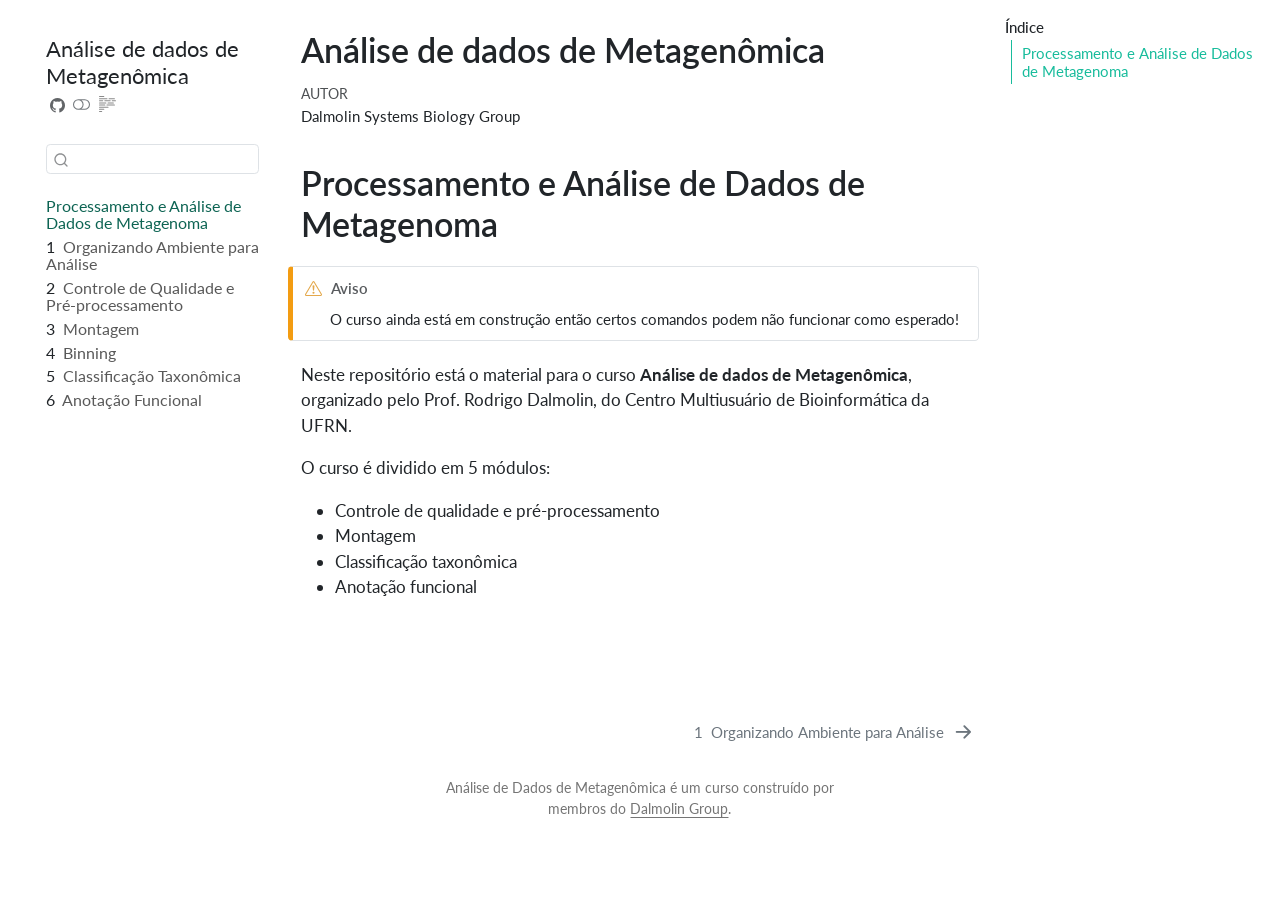
==== commit 82f14df0: "Built site for gh-pages" ====
--- a/index.html
+++ b/index.html
@@ -387,7 +387,7 @@
 </div>
 </div>
 <p>Neste repositório está o material para o curso <strong>Análise de dados de Metagenômica</strong>, organizado pelo Prof.&nbsp;Rodrigo Dalmolin, do Centro Multiusuário de Bioinformática da UFRN.</p>
-<p>O curso é dividido em 4 módulos:</p>
+<p>O curso é dividido em 5 módulos:</p>
 <ul>
 <li>Controle de qualidade e pré-processamento</li>
 <li>Montagem</li>
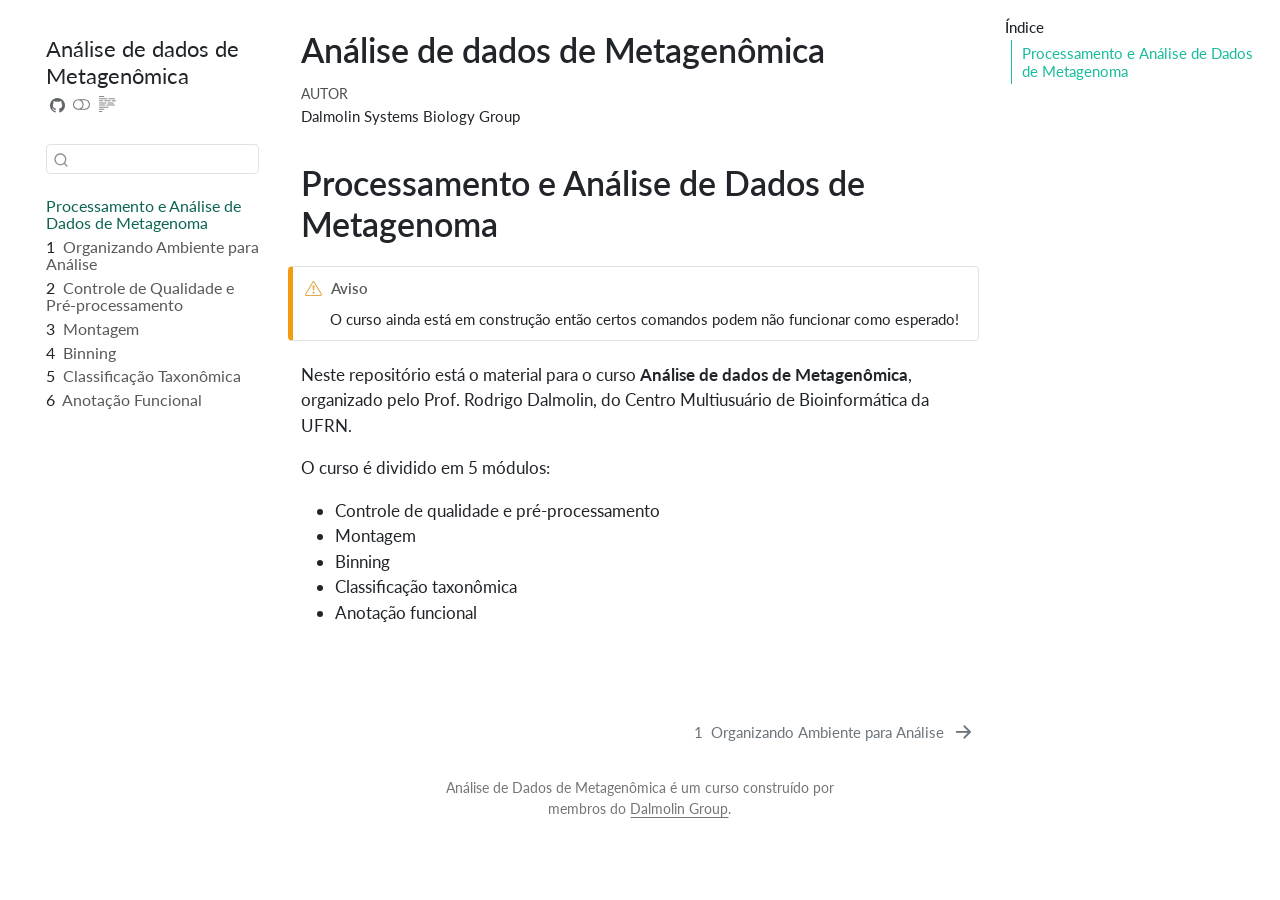
==== commit 415c7ec6: "Built site for gh-pages" ====
--- a/index.html
+++ b/index.html
@@ -391,6 +391,7 @@
 <ul>
 <li>Controle de qualidade e pré-processamento</li>
 <li>Montagem</li>
+<li>Binning</li>
 <li>Classificação taxonômica</li>
 <li>Anotação funcional</li>
 </ul>
